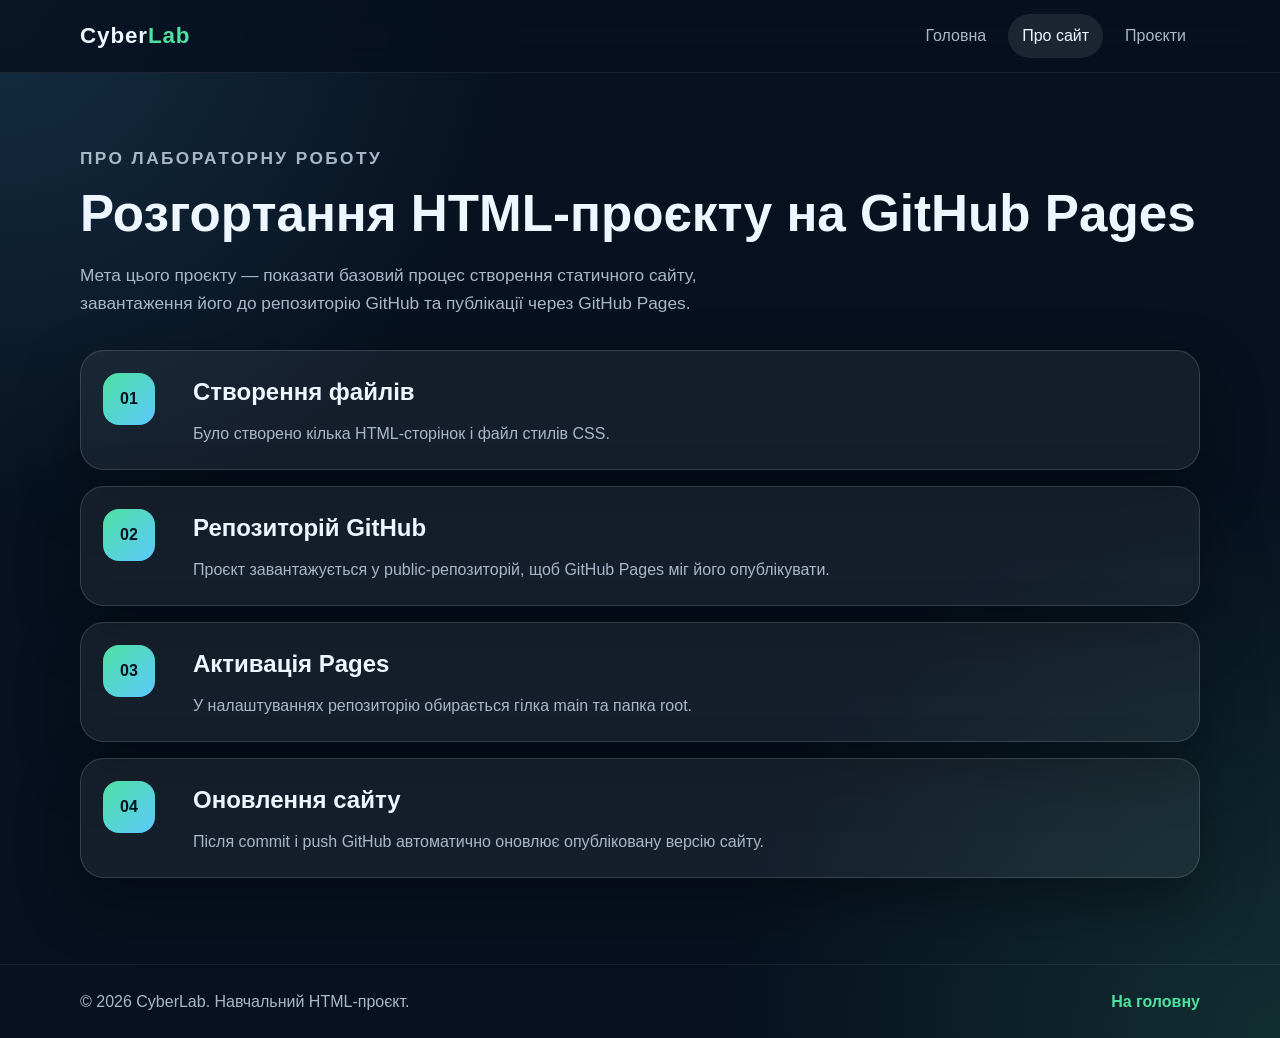
==== about.html @ 2a9c8495 "Add files via upload" ====
<!DOCTYPE html>
<html lang="uk">
<head>
  <meta charset="UTF-8" />
  <meta name="viewport" content="width=device-width, initial-scale=1.0" />
  <title>CyberLab | Про сайт</title>
  <link rel="stylesheet" href="styles.css" />
</head>
<body>
  <header class="site-header">
    <div class="container nav-wrapper">
      <a class="logo" href="index.html">Cyber<span>Lab</span></a>
      <nav class="nav">
        <a href="index.html">Головна</a>
        <a href="about.html" class="active">Про сайт</a>
        <a href="projects.html">Проєкти</a>
      </nav>
    </div>
  </header>

  <main class="container page">
    <section class="page-header">
      <p class="eyebrow">Про лабораторну роботу</p>
      <h1>Розгортання HTML-проєкту на GitHub Pages</h1>
      <p>
        Мета цього проєкту — показати базовий процес створення статичного сайту,
        завантаження його до репозиторію GitHub та публікації через GitHub Pages.
      </p>
    </section>

    <section class="timeline">
      <div class="timeline-item">
        <span>01</span>
        <div>
          <h2>Створення файлів</h2>
          <p>Було створено кілька HTML-сторінок і файл стилів CSS.</p>
        </div>
      </div>
      <div class="timeline-item">
        <span>02</span>
        <div>
          <h2>Репозиторій GitHub</h2>
          <p>Проєкт завантажується у public-репозиторій, щоб GitHub Pages міг його опублікувати.</p>
        </div>
      </div>
      <div class="timeline-item">
        <span>03</span>
        <div>
          <h2>Активація Pages</h2>
          <p>У налаштуваннях репозиторію обирається гілка main та папка root.</p>
        </div>
      </div>
      <div class="timeline-item">
        <span>04</span>
        <div>
          <h2>Оновлення сайту</h2>
          <p>Після commit і push GitHub автоматично оновлює опубліковану версію сайту.</p>
        </div>
      </div>
    </section>
  </main>

  <footer class="site-footer">
    <div class="container footer-content">
      <p>© 2026 CyberLab. Навчальний HTML-проєкт.</p>
      <a href="index.html">На головну</a>
    </div>
  </footer>
</body>
</html>
---- styles.css ----
:root {
  --bg: #07111f;
  --bg-soft: #0d1b2f;
  --card: rgba(255, 255, 255, 0.06);
  --card-border: rgba(255, 255, 255, 0.14);
  --text: #eef6ff;
  --muted: #a8b8ca;
  --accent: #4ee1a0;
  --accent-2: #5cc8ff;
  --shadow: 0 24px 60px rgba(0, 0, 0, 0.35);
}

* {
  box-sizing: border-box;
}

body {
  margin: 0;
  font-family: Arial, Helvetica, sans-serif;
  background:
    radial-gradient(circle at top left, rgba(92, 200, 255, 0.16), transparent 32%),
    radial-gradient(circle at bottom right, rgba(78, 225, 160, 0.14), transparent 34%),
    var(--bg);
  color: var(--text);
  line-height: 1.6;
}

.container {
  width: min(1120px, calc(100% - 32px));
  margin: 0 auto;
}

.site-header {
  position: sticky;
  top: 0;
  z-index: 10;
  background: rgba(7, 17, 31, 0.82);
  backdrop-filter: blur(16px);
  border-bottom: 1px solid rgba(255, 255, 255, 0.08);
}

.nav-wrapper {
  min-height: 72px;
  display: flex;
  align-items: center;
  justify-content: space-between;
  gap: 24px;
}

.logo {
  color: var(--text);
  text-decoration: none;
  font-size: 1.4rem;
  font-weight: 800;
  letter-spacing: 0.04em;
}

.logo span {
  color: var(--accent);
}

.nav {
  display: flex;
  align-items: center;
  gap: 8px;
  flex-wrap: wrap;
}

.nav a {
  color: var(--muted);
  text-decoration: none;
  padding: 9px 14px;
  border-radius: 999px;
  transition: 0.2s ease;
}

.nav a:hover,
.nav a.active {
  color: var(--text);
  background: rgba(255, 255, 255, 0.09);
}

.hero {
  padding: 88px 0 56px;
}

.hero-grid {
  display: grid;
  grid-template-columns: minmax(0, 1.15fr) minmax(320px, 0.85fr);
  align-items: center;
  gap: 48px;
}

.eyebrow {
  color: var(--accent);
  text-transform: uppercase;
  letter-spacing: 0.14em;
  font-size: 0.82rem;
  font-weight: 700;
  margin: 0 0 14px;
}

h1,
h2,
h3,
p {
  margin-top: 0;
}

h1 {
  font-size: clamp(2.4rem, 6vw, 4.8rem);
  line-height: 1.05;
  margin-bottom: 22px;
}

.hero-text,
.page-header p {
  color: var(--muted);
  font-size: 1.08rem;
  max-width: 680px;
}

.hero-actions {
  display: flex;
  gap: 14px;
  flex-wrap: wrap;
  margin-top: 30px;
}

.btn {
  display: inline-flex;
  align-items: center;
  justify-content: center;
  border-radius: 14px;
  padding: 12px 18px;
  font-weight: 700;
  text-decoration: none;
  transition: transform 0.2s ease, box-shadow 0.2s ease;
}

.btn:hover {
  transform: translateY(-2px);
}

.btn.primary {
  color: #06111d;
  background: linear-gradient(135deg, var(--accent), var(--accent-2));
  box-shadow: 0 16px 40px rgba(78, 225, 160, 0.22);
}

.btn.secondary {
  color: var(--text);
  border: 1px solid var(--card-border);
  background: var(--card);
}

.terminal-card,
.card,
.project-card,
.timeline-item {
  background: var(--card);
  border: 1px solid var(--card-border);
  border-radius: 24px;
  box-shadow: var(--shadow);
}

.terminal-card {
  overflow: hidden;
}

.terminal-top {
  display: flex;
  gap: 8px;
  padding: 16px 18px;
  background: rgba(255, 255, 255, 0.07);
}

.terminal-top span {
  width: 12px;
  height: 12px;
  border-radius: 50%;
  background: rgba(255, 255, 255, 0.34);
}

pre {
  margin: 0;
  padding: 24px;
  overflow-x: auto;
  color: #d9fff0;
  font-size: 0.95rem;
}

.section {
  padding: 36px 0 80px;
}

.section h2,
.page-header h1 {
  font-size: clamp(2rem, 4vw, 3.2rem);
}

.cards,
.project-grid {
  display: grid;
  grid-template-columns: repeat(3, 1fr);
  gap: 18px;
  margin-top: 26px;
}

.card,
.project-card {
  padding: 24px;
}

.card h3,
.project-card h2,
.timeline-item h2 {
  margin-bottom: 10px;
}

.card p,
.project-card p,
.timeline-item p {
  color: var(--muted);
  margin-bottom: 0;
}

.page {
  padding: 72px 0 86px;
}

.page-header {
  margin-bottom: 32px;
}

.timeline {
  display: grid;
  gap: 16px;
}

.timeline-item {
  display: grid;
  grid-template-columns: 72px 1fr;
  gap: 18px;
  padding: 22px;
}

.timeline-item span,
.project-icon {
  width: 52px;
  height: 52px;
  border-radius: 16px;
  display: grid;
  place-items: center;
  color: #06111d;
  font-weight: 900;
  background: linear-gradient(135deg, var(--accent), var(--accent-2));
}

.project-icon {
  margin-bottom: 18px;
}

.site-footer {
  border-top: 1px solid rgba(255, 255, 255, 0.08);
  padding: 24px 0;
  color: var(--muted);
}

.footer-content {
  display: flex;
  justify-content: space-between;
  align-items: center;
  gap: 16px;
  flex-wrap: wrap;
}

.footer-content p {
  margin: 0;
}

.footer-content a {
  color: var(--accent);
  text-decoration: none;
  font-weight: 700;
}

@media (max-width: 820px) {
  .nav-wrapper,
  .footer-content {
    align-items: flex-start;
    flex-direction: column;
    padding: 16px 0;
  }

  .hero {
    padding-top: 56px;
  }

  .hero-grid,
  .cards,
  .project-grid {
    grid-template-columns: 1fr;
  }

  .timeline-item {
    grid-template-columns: 1fr;
  }
}
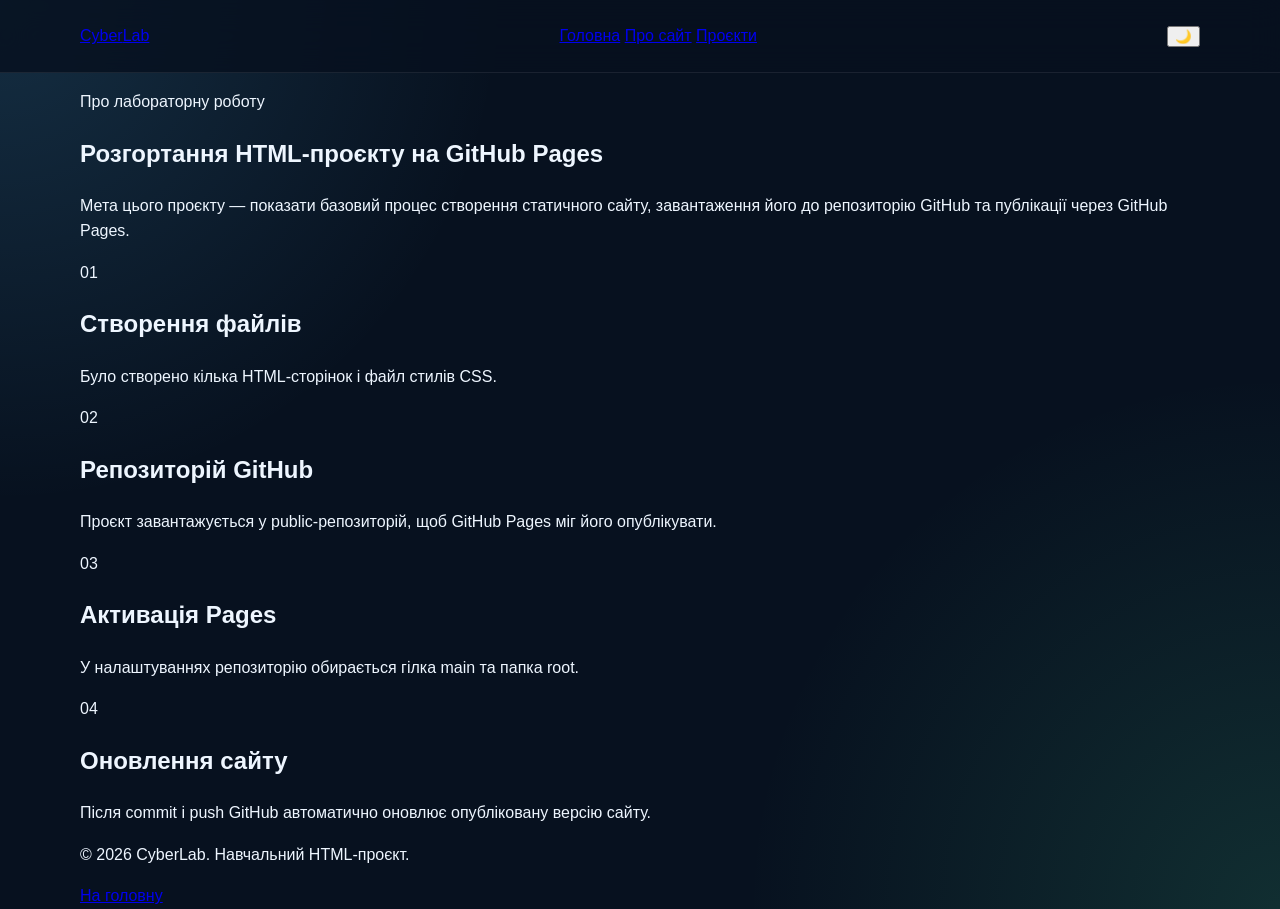
==== commit 0cf5fa03: "✨ CyberLab v2.0: Add interactive JavaScript, improved CSS animations, and Python utilities - Add scr" ====
--- a/about.html
+++ b/about.html
@@ -66,5 +66,7 @@
       <a href="index.html">На головну</a>
     </div>
   </footer>
+
+  <script src="script.js"></script>
 </body>
 </html>
--- a/styles.css
+++ b/styles.css
@@ -7,7 +7,9 @@
   --muted: #a8b8ca;
   --accent: #4ee1a0;
   --accent-2: #5cc8ff;
+  --accent-3: #ff6b9d;
   --shadow: 0 24px 60px rgba(0, 0, 0, 0.35);
+  --shadow-lg: 0 40px 80px rgba(0, 0, 0, 0.5);
 }
 
 * {
@@ -16,13 +18,36 @@
 
 body {
   margin: 0;
-  font-family: Arial, Helvetica, sans-serif;
+  font-family: -apple-system, BlinkMacSystemFont, 'Segoe UI', 'Roboto', sans-serif;
   background:
     radial-gradient(circle at top left, rgba(92, 200, 255, 0.16), transparent 32%),
     radial-gradient(circle at bottom right, rgba(78, 225, 160, 0.14), transparent 34%),
     var(--bg);
   color: var(--text);
   line-height: 1.6;
+  transition: background 0.4s ease;
+}
+
+body.light-mode {
+  --bg: #f8fafb;
+  --bg-soft: #f0f2f5;
+  --card: rgba(0, 0, 0, 0.04);
+  --card-border: rgba(0, 0, 0, 0.12);
+  --text: #1a202c;
+  --muted: #718096;
+  --shadow: 0 24px 60px rgba(0, 0, 0, 0.1);
+  --shadow-lg: 0 40px 80px rgba(0, 0, 0, 0.15);
+  background:
+    radial-gradient(circle at top left, rgba(92, 200, 255, 0.08), transparent 32%),
+  transition: all 0.3s ease;
+  box-shadow: 0 2px 12px rgba(0, 0, 0, 0.1);
+}
+
+body.light-mode .site-header {
+  background: rgba(248, 250, 251, 0.92);
+  border-bottom: 1px solid rgba(0, 0, 0, 0.08);
+    radial-gradient(circle at bottom right, rgba(78, 225, 160, 0.06), transparent 34%),
+    var(--bg);
 }
 
 .container {
@@ -48,19 +73,125 @@
 }
 
 .logo {
+  color: var(--t3s cubic-bezier(0.34, 1.56, 0.64, 1);
+  position: relative;
+  overflow: hidden;
+}
+
+.nav a::before {
+  content: '';
+  position: absolute;
+  top: 0;
+  left: -100%;
+  width: 100%;
+  animation: fadeInDown 0.8s ease-out;
+}
+
+@keyframes fadeInDown {
+  from {
+    opacity: 0;
+    transform: translateY(20px);
+  }
+  to {
+    opacity: 1;
+    transform: translateY(0);
+  }
+}
+
+@keyframes fadeInUp {
+  from {
+    opacity: 0;
+    transform: translateY(20px);
+  }
+  to {
+    opacity: 1;
+    transform: translateY(0);
+  }
+}
+
+@keyframes glow {
+  0%, 100% {
+    box-shadow: 0 0 20px rgba(78, 225, 160, 0.3);
+  }
+  50% {
+    box-shadow: 0 0 40px rgba(78, 225, 160, 0.6);
+  }
+}
+
+@keyframes float {
+  0%, 100% {
+    transform: translateY(0px);
+  }
+  50% {
+    transform: translateY(-10px);
+  }
+  height: 100%;
+  background: linear-gradient(90deg, var(--accent), var(--accent-2));
+  opacity: 0.1;
+  transition: left 0.3s ease;
+  z-index: -1;
+}
+
+.nav a:hover::before,
+.nav a.active::before {
+  left: 0;
+}
+
+.nav a:hover,
+.nav a.active {
   color: var(--text);
-  text-decoration: none;
-  font-size: 1.4rem;
-  font-weight: 800;
-  letter-spacing: 0.04em;
-}
-
+  background: rgba(255, 255, 255, 0.09);
+  transform: translateY(-2px
 .logo span {
   color: var(--accent);
 }
 
 .nav {
   display: flex;
+  position: relative;
+  overflow: hidden;
+}
+
+.btn.primary::after {
+  content: '';
+  position: absolute;
+  top: 50%;
+  left: 50%;
+  width: 0;
+  height: 0;
+  border-radius: 50%;
+  background: rgba(255, 255, 255, 0.3);
+  transform: translate(-50%, -50%);
+  transition: width 0.6s, height 0.6s;
+}
+  transition: all 0.3s cubic-bezier(0.34, 1.56, 0.64, 1);
+  animation: fadeInUp 0.6s ease-out forwards;
+}
+
+.card:nth-child(1) { animation-delay: 0.1s; }
+.card:nth-child(2) { animation-delay: 0.2s; }
+.card:nth-child(3) { animation-delay: 0.3s; }
+.project-card:nth-child(1) { animation-delay: 0.1s; }
+.project-card:nth-child(2) { animation-delay: 0.2s; }
+.project-card:nth-child(3) { animation-delay: 0.3s; }
+.project-card:nth-child(4) { animation-delay: 0.4s; }
+
+.terminal-card:hover,
+.card:hover,
+.project-card:hover,
+.timeline-item:hover {
+  transform: translateY(-8px);
+  box-shadow: var(--shadow-lg);
+  animation: float 2s ease-in-out infinite;
+}
+
+.terminal-top span:nth-child(1) { animation-delay: 0s; }
+.terminal-top span:nth-child(2) { animation-delay: 0.2s; }
+.terminal-top span:nth-child(3) { animation-delay: 0.4s;   border-color: rgba(78, 225, 160, 0.3);
+
+.btn.primary:active::after {
+  width: 300px;
+  height: 300px;
   align-items: center;
   gap: 8px;
   flex-wrap: wrap;
@@ -156,26 +287,98 @@
 
 .terminal-card,
 .card,
-.project-card,
-.timeline-item {
+.theme-toggle {
+  width: 50px;
+  height: 26px;
   background: var(--card);
   border: 1px solid var(--card-border);
-  border-radius: 24px;
-  box-shadow: var(--shadow);
-}
-
-.terminal-card {
-  overflow: hidden;
-}
-
-.terminal-top {
+  border-radius: 999px;
+  cursor: pointer;
   display: flex;
-  gap: 8px;
-  padding: 16px 18px;
-  background: rgba(255, 255, 255, 0.07);
-}
-
-.terminal-top span {
+  align-items: center;
+  padding: 3px;
+  transition: all 0.3s ease;
+  margin-left: auto;
+}
+
+.theme-toggle:hover {
+  background: rgba(255, 255, 255, 0.1);
+}
+
+.theme-toggle span {
+  width: 20px;
+  height: 20px;
+  border-radius: 50%;
+  background: var(--accent);
+  display: flex;
+  align-items: center;
+  justify-content: center;
+  transition: transform 0.3s ease;
+  font-size: 12px;
+}
+
+body.light-mode .theme-toggle span {
+  transform: translateX(24px);
+}
+
+.stat-counter {
+  font-weight: 700;
+  color: var(--accent);
+  transition: color 0.3s ease;
+}
+
+.stat-counter:hover {
+  color: var(--accent-2);
+  animation: glow 1s ease-in-out;
+}
+
+.footer-content a {
+  color: var(--accent);
+  text-decoration: none;
+  font-weight: 700;
+  transition: all 0.3s ease;
+  position: relative;
+}
+
+.footer-content a::after {
+  content: '';
+  position: absolute;
+  bottom: -2px;
+  left: 0;
+  width: 0;
+  height: 2px;
+  background: linear-gradient(90deg, var(--accent), var(--accent-2));
+  transition: width 0.3s ease;
+}
+
+.footer-content a:hover::after {
+  width: 100%;
+}
+
+@media (max-width: 820px) {
+  .nav-wrapper,
+  .footer-content {
+    align-items: flex-start;
+    flex-direction: column;
+    padding: 16px 0;
+  }
+
+  .hero {
+    padding-top: 56px;
+  }
+
+  .hero-grid,
+  .cards,
+  .project-grid {
+    grid-template-columns: 1fr;
+  }
+
+  .timeline-item {
+    grid-template-columns: 1fr;
+  }
+
+  .theme-toggle {
+    margin-left: 0
   width: 12px;
   height: 12px;
   border-radius: 50%;
